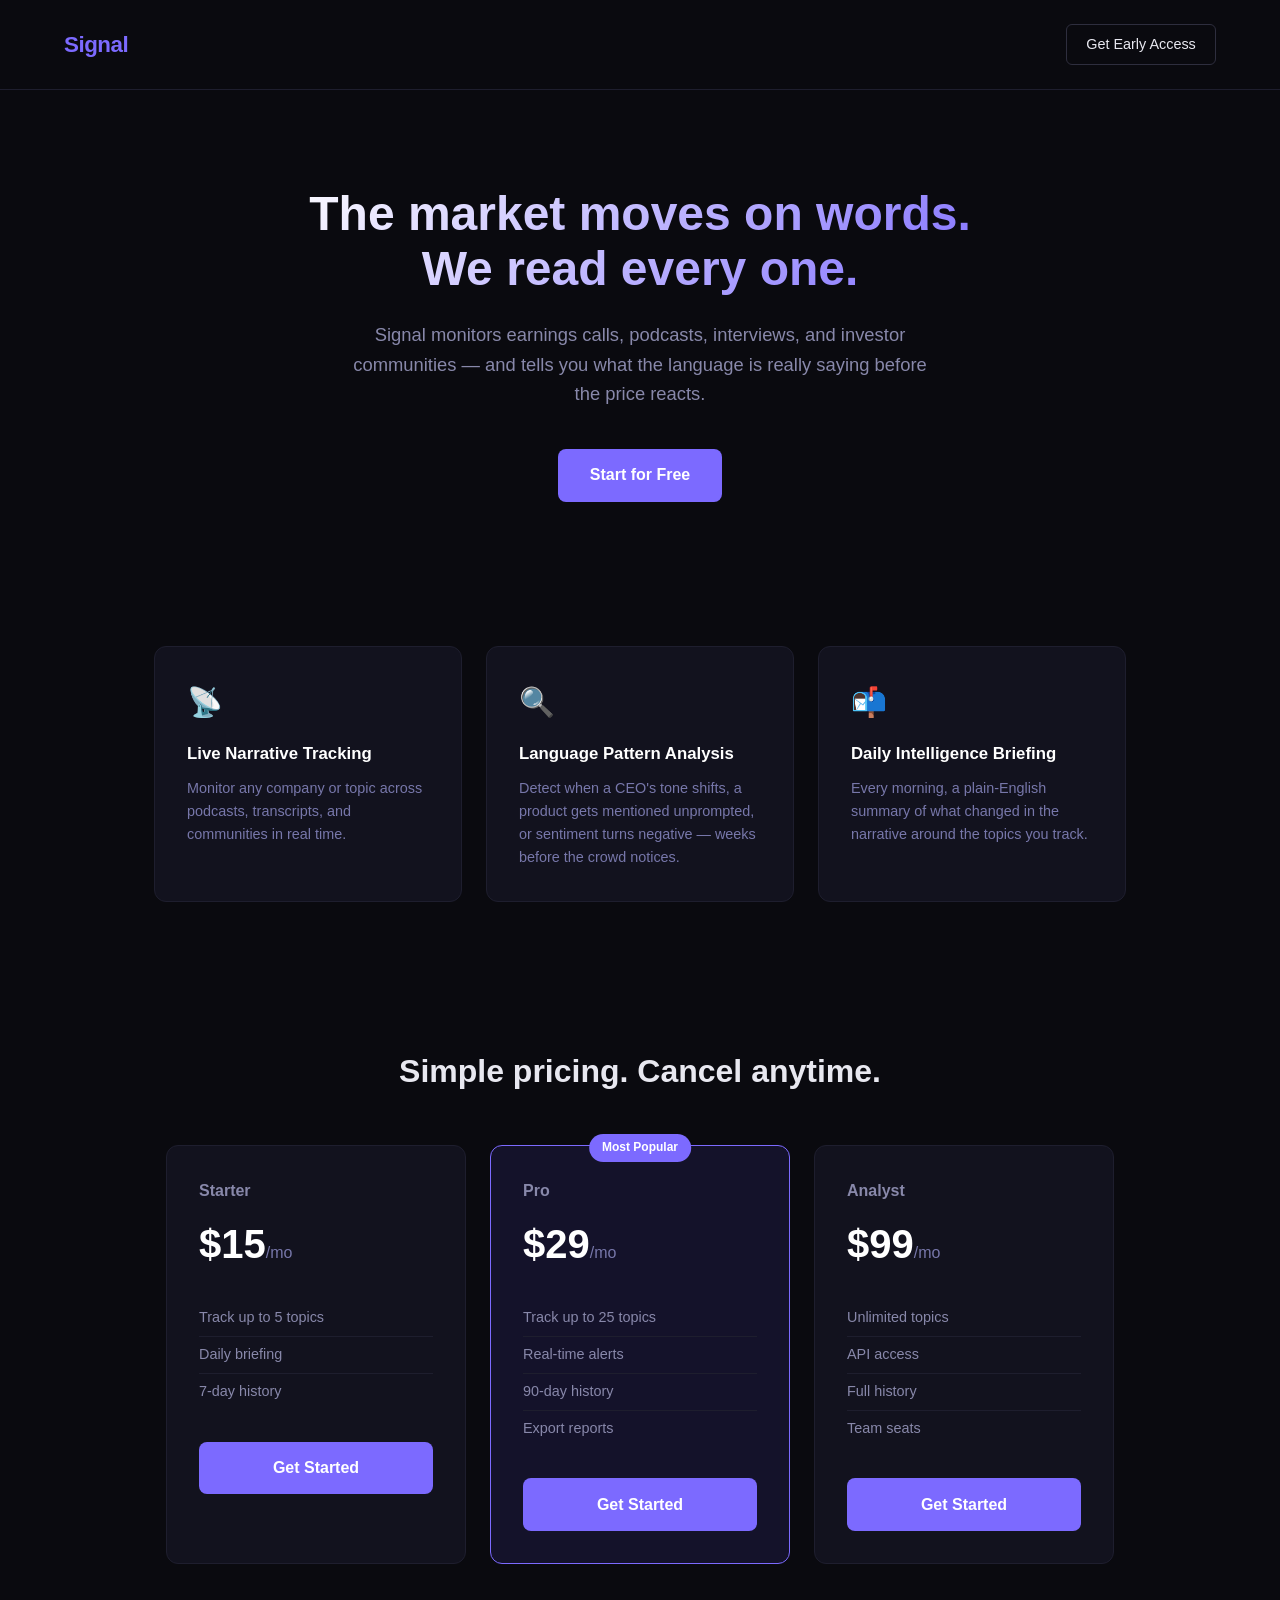
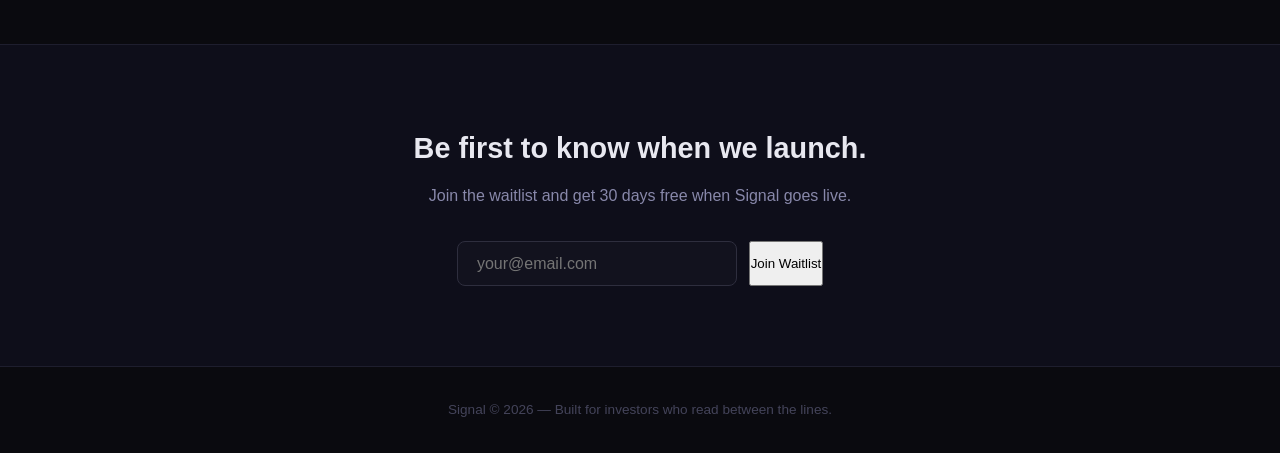
==== index.html @ ac6a452f "first commit" ====
<!DOCTYPE html>
<html lang="en">
  <head>
    <meta charset="UTF-8" />
    <meta name="viewport" content="width=device-width, initial-scale=1.0" />
    <title>Signal — Narrative Intelligence</title>
    <link rel="stylesheet" href="style.css" />
  </head>
  <body>

    <nav>
      <div class="logo">Signal</div>
      <a href="#" class="btn-nav">Get Early Access</a>
    </nav>

    <header>
      <h1>The market moves on words.<br/>We read every one.</h1>
      <p>Signal monitors earnings calls, podcasts, interviews, and investor communities — and tells you what the language is really saying before the price reacts.</p>
      <a href="#" class="btn-primary">Start for Free</a>
    </header>

    <section class="features">
      <div class="feature-card">
        <span class="icon">📡</span>
        <h3>Live Narrative Tracking</h3>
        <p>Monitor any company or topic across podcasts, transcripts, and communities in real time.</p>
      </div>
      <div class="feature-card">
        <span class="icon">🔍</span>
        <h3>Language Pattern Analysis</h3>
        <p>Detect when a CEO's tone shifts, a product gets mentioned unprompted, or sentiment turns negative — weeks before the crowd notices.</p>
      </div>
      <div class="feature-card">
        <span class="icon">📬</span>
        <h3>Daily Intelligence Briefing</h3>
        <p>Every morning, a plain-English summary of what changed in the narrative around the topics you track.</p>
      </div>
    </section>

    <section class="pricing">
      <h2>Simple pricing. Cancel anytime.</h2>
      <div class="pricing-cards">
        <div class="pricing-card">
          <h3>Starter</h3>
          <div class="price">$15<span>/mo</span></div>
          <ul>
            <li>Track up to 5 topics</li>
            <li>Daily briefing</li>
            <li>7-day history</li>
          </ul>
          <a href="#" class="btn-primary">Get Started</a>
        </div>
        <div class="pricing-card featured">
          <div class="badge">Most Popular</div>
          <h3>Pro</h3>
          <div class="price">$29<span>/mo</span></div>
          <ul>
            <li>Track up to 25 topics</li>
            <li>Real-time alerts</li>
            <li>90-day history</li>
            <li>Export reports</li>
          </ul>
          <a href="#" class="btn-primary">Get Started</a>
        </div>
        <div class="pricing-card">
          <h3>Analyst</h3>
          <div class="price">$99<span>/mo</span></div>
          <ul>
            <li>Unlimited topics</li>
            <li>API access</li>
            <li>Full history</li>
            <li>Team seats</li>
          </ul>
          <a href="#" class="btn-primary">Get Started</a>
        </div>
      </div>
    </section>

    <section class="waitlist">
  <h2>Be first to know when we launch.</h2>
  <p>Join the waitlist and get 30 days free when Signal goes live.</p>
  <div class="waitlist-form">
    <input type="email" id="email-input" placeholder="your@email.com" />
    <button id="join-btn">Join Waitlist</button>
  </div>
  <p id="confirm-message" class="hidden">You're on the list. We'll be in touch.</p>
</section>

    <footer>
      <p>Signal &copy; 2026 — Built for investors who read between the lines.</p>
    </footer>

    <script src="script.js"></script>
  </body>
</html>
---- style.css ----
* {
  margin: 0;
  padding: 0;
  box-sizing: border-box;
}

body {
  font-family: -apple-system, BlinkMacSystemFont, 'Segoe UI', sans-serif;
  background: #0a0a0f;
  color: #e8e8f0;
  line-height: 1.6;
}

/* NAV */
nav {
  display: flex;
  justify-content: space-between;
  align-items: center;
  padding: 1.5rem 4rem;
  border-bottom: 1px solid #1e1e2e;
}

.logo {
  font-size: 1.4rem;
  font-weight: 700;
  color: #7c6aff;
  letter-spacing: -0.5px;
}

.btn-nav {
  text-decoration: none;
  color: #e8e8f0;
  border: 1px solid #2e2e3e;
  padding: 0.5rem 1.2rem;
  border-radius: 6px;
  font-size: 0.9rem;
  transition: border-color 0.2s;
}

.btn-nav:hover {
  border-color: #7c6aff;
}

/* HERO */
header {
  text-align: center;
  padding: 6rem 2rem 5rem;
  max-width: 800px;
  margin: 0 auto;
}

header h1 {
  font-size: 3rem;
  font-weight: 800;
  line-height: 1.15;
  margin-bottom: 1.5rem;
  background: linear-gradient(135deg, #ffffff 0%, #7c6aff 100%);
  -webkit-background-clip: text;
  -webkit-text-fill-color: transparent;
  background-clip: text;
}

header p {
  font-size: 1.15rem;
  color: #8888aa;
  max-width: 580px;
  margin: 0 auto 2.5rem;
}

.btn-primary {
  display: inline-block;
  text-decoration: none;
  background: #7c6aff;
  color: #fff;
  padding: 0.85rem 2rem;
  border-radius: 8px;
  font-weight: 600;
  font-size: 1rem;
  transition: background 0.2s, transform 0.1s;
}

.btn-primary:hover {
  background: #6a58e6;
  transform: translateY(-1px);
}

/* FEATURES */
.features {
  display: flex;
  gap: 1.5rem;
  padding: 4rem;
  max-width: 1100px;
  margin: 0 auto;
}

.feature-card {
  flex: 1;
  background: #12121e;
  border: 1px solid #1e1e2e;
  border-radius: 12px;
  padding: 2rem;
  transition: border-color 0.2s;
}

.feature-card:hover {
  border-color: #7c6aff;
}

.feature-card .icon {
  font-size: 1.8rem;
  display: block;
  margin-bottom: 1rem;
}

.feature-card h3 {
  font-size: 1.05rem;
  font-weight: 700;
  margin-bottom: 0.6rem;
  color: #ffffff;
}

.feature-card p {
  font-size: 0.9rem;
  color: #7777aa;
}

/* PRICING */
.pricing {
  padding: 5rem 4rem;
  text-align: center;
  max-width: 1100px;
  margin: 0 auto;
}

.pricing h2 {
  font-size: 2rem;
  font-weight: 700;
  margin-bottom: 3rem;
}

.pricing-cards {
  display: flex;
  gap: 1.5rem;
  justify-content: center;
}

.pricing-card {
  flex: 1;
  max-width: 300px;
  background: #12121e;
  border: 1px solid #1e1e2e;
  border-radius: 12px;
  padding: 2rem;
  text-align: left;
  position: relative;
}

.pricing-card.featured {
  border-color: #7c6aff;
  background: #14122a;
}

.badge {
  position: absolute;
  top: -12px;
  left: 50%;
  transform: translateX(-50%);
  background: #7c6aff;
  color: #fff;
  font-size: 0.75rem;
  font-weight: 700;
  padding: 0.25rem 0.8rem;
  border-radius: 20px;
  white-space: nowrap;
}

.pricing-card h3 {
  font-size: 1rem;
  font-weight: 600;
  color: #8888aa;
  margin-bottom: 0.5rem;
}

.price {
  font-size: 2.5rem;
  font-weight: 800;
  color: #ffffff;
  margin-bottom: 1.5rem;
}

.price span {
  font-size: 1rem;
  font-weight: 400;
  color: #7777aa;
}

.pricing-card ul {
  list-style: none;
  margin-bottom: 2rem;
}

.pricing-card ul li {
  font-size: 0.9rem;
  color: #8888aa;
  padding: 0.4rem 0;
  border-bottom: 1px solid #1e1e2e;
}

.pricing-card ul li:last-child {
  border-bottom: none;
}

.pricing-card .btn-primary {
  width: 100%;
  text-align: center;
}

/* WAITLIST */
.waitlist {
  text-align: center;
  padding: 5rem 2rem;
  background: #0e0e1a;
  border-top: 1px solid #1e1e2e;
}

.waitlist h2 {
  font-size: 1.8rem;
  font-weight: 700;
  margin-bottom: 0.75rem;
}

.waitlist p {
  color: #8888aa;
  margin-bottom: 2rem;
}

.waitlist-form {
  display: flex;
  justify-content: center;
  gap: 0.75rem;
  flex-wrap: wrap;
}

.waitlist-form input {
  padding: 0.8rem 1.2rem;
  border-radius: 8px;
  border: 1px solid #2e2e3e;
  background: #12121e;
  color: #e8e8f0;
  font-size: 1rem;
  width: 280px;
}

.waitlist-form input:focus {
  outline: none;
  border-color: #7c6aff;
}

.hidden {
  display: none;
}

.confirm {
  color: #7c6aff;
  font-weight: 600;
  margin-top: 1rem;
}

/* FOOTER */
footer {
  text-align: center;
  padding: 2rem;
  border-top: 1px solid #1e1e2e;
  color: #44445a;
  font-size: 0.85rem;
}
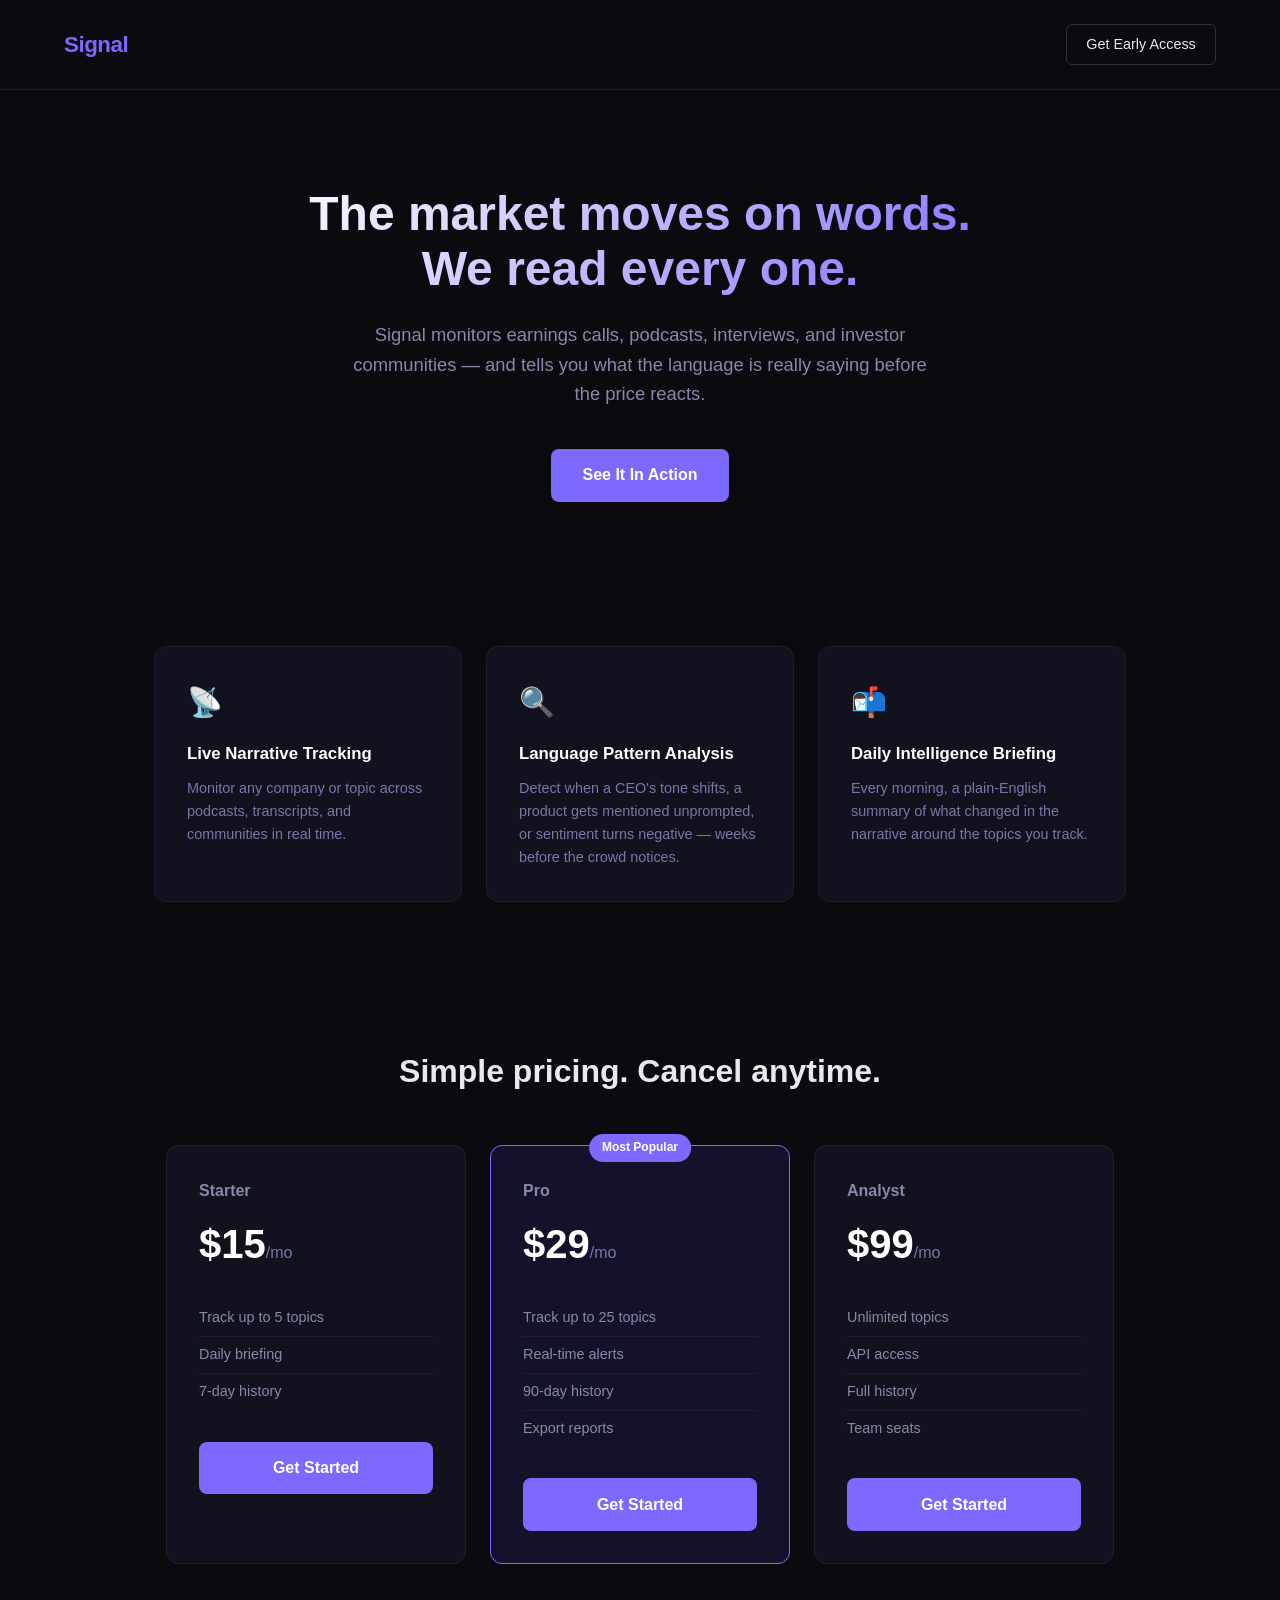
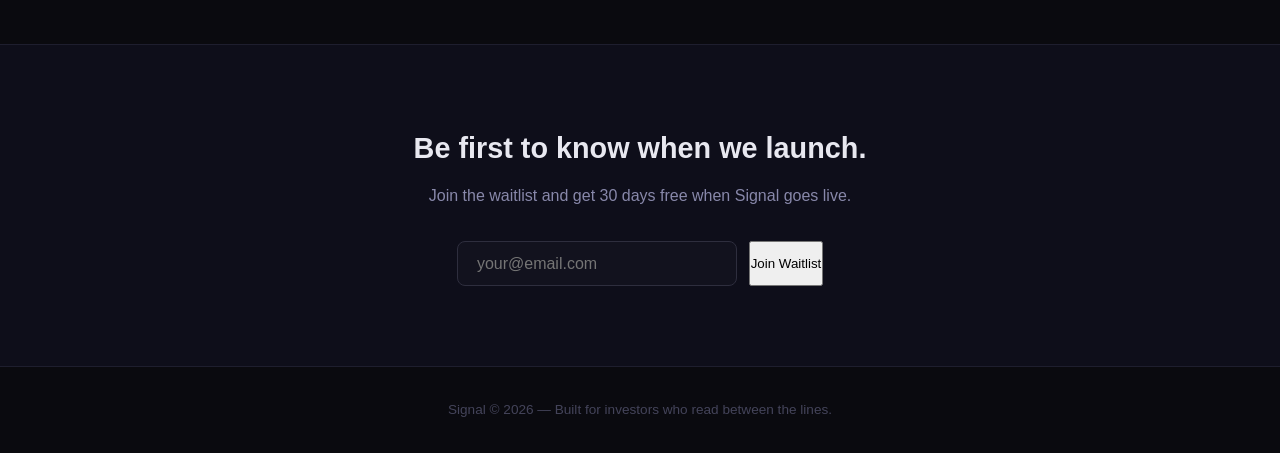
==== commit 8d6f93ad: "link landing page to dashboard" ====
--- a/index.html
+++ b/index.html
@@ -16,7 +16,7 @@
     <header>
       <h1>The market moves on words.<br/>We read every one.</h1>
       <p>Signal monitors earnings calls, podcasts, interviews, and investor communities — and tells you what the language is really saying before the price reacts.</p>
-      <a href="#" class="btn-primary">Start for Free</a>
+      <a href="dashboard.html" class="btn-primary">See It In Action</a>
     </header>
 
     <section class="features">
@@ -79,10 +79,10 @@
     <section class="waitlist">
   <h2>Be first to know when we launch.</h2>
   <p>Join the waitlist and get 30 days free when Signal goes live.</p>
-  <div class="waitlist-form">
-    <input type="email" id="email-input" placeholder="your@email.com" />
-    <button id="join-btn">Join Waitlist</button>
-  </div>
+  <form class="waitlist-form" id="waitlist-form">
+    <input type="email" id="email-input" name="email" placeholder="your@email.com" required />
+    <button id="join-btn" type="submit">Join Waitlist</button>
+  </form>
   <p id="confirm-message" class="hidden">You're on the list. We'll be in touch.</p>
 </section>
 
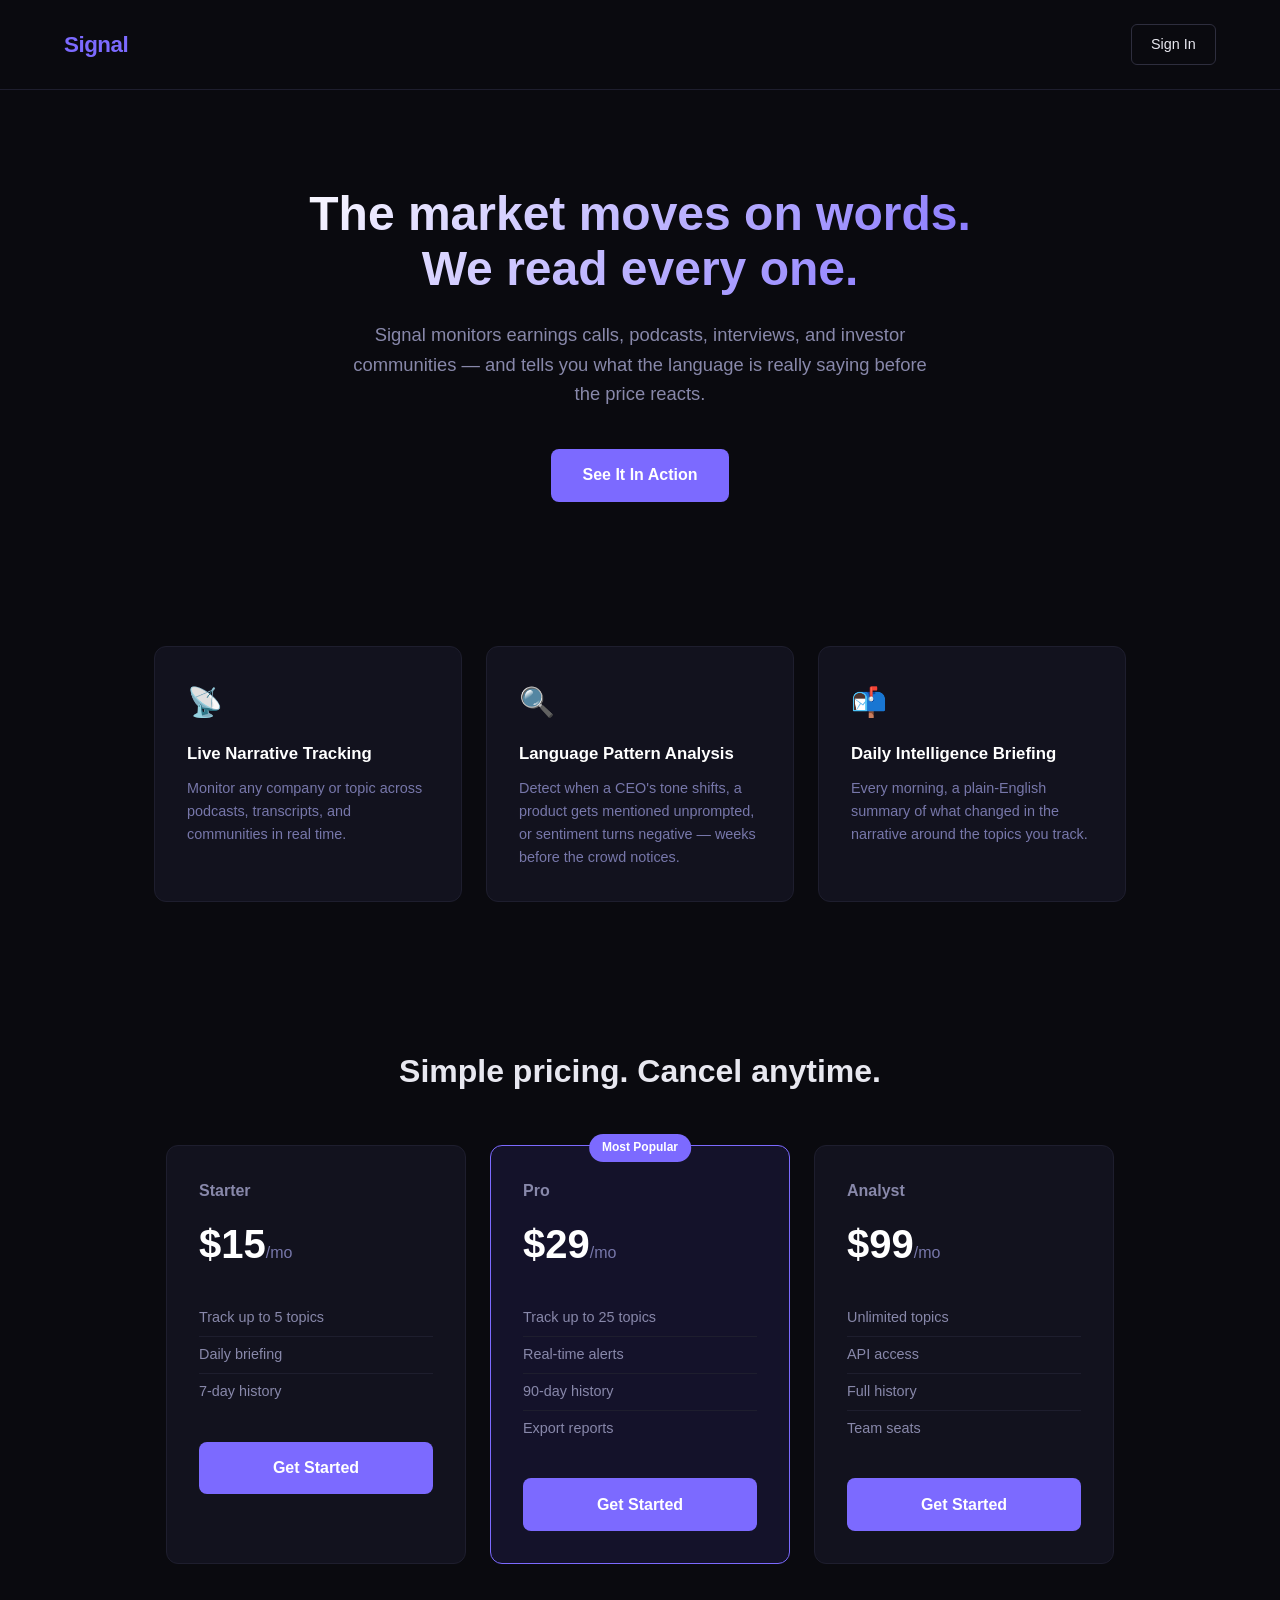
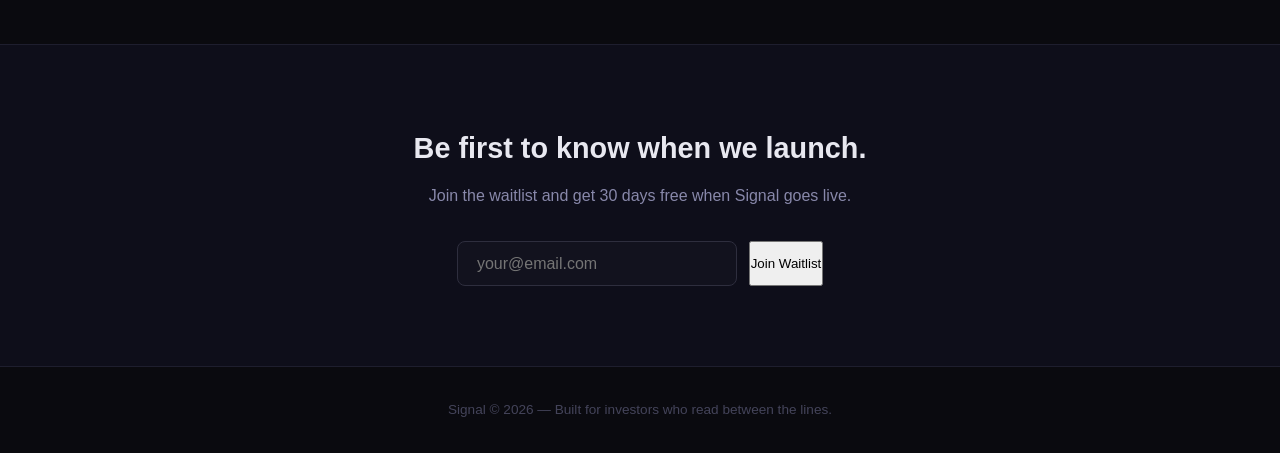
==== commit 70859172: "add login page and auth flow" ====
--- a/index.html
+++ b/index.html
@@ -10,7 +10,7 @@
 
     <nav>
       <div class="logo">Signal</div>
-      <a href="#" class="btn-nav">Get Early Access</a>
+      <a href="login.html" class="btn-nav">Sign In</a>
     </nav>
 
     <header>
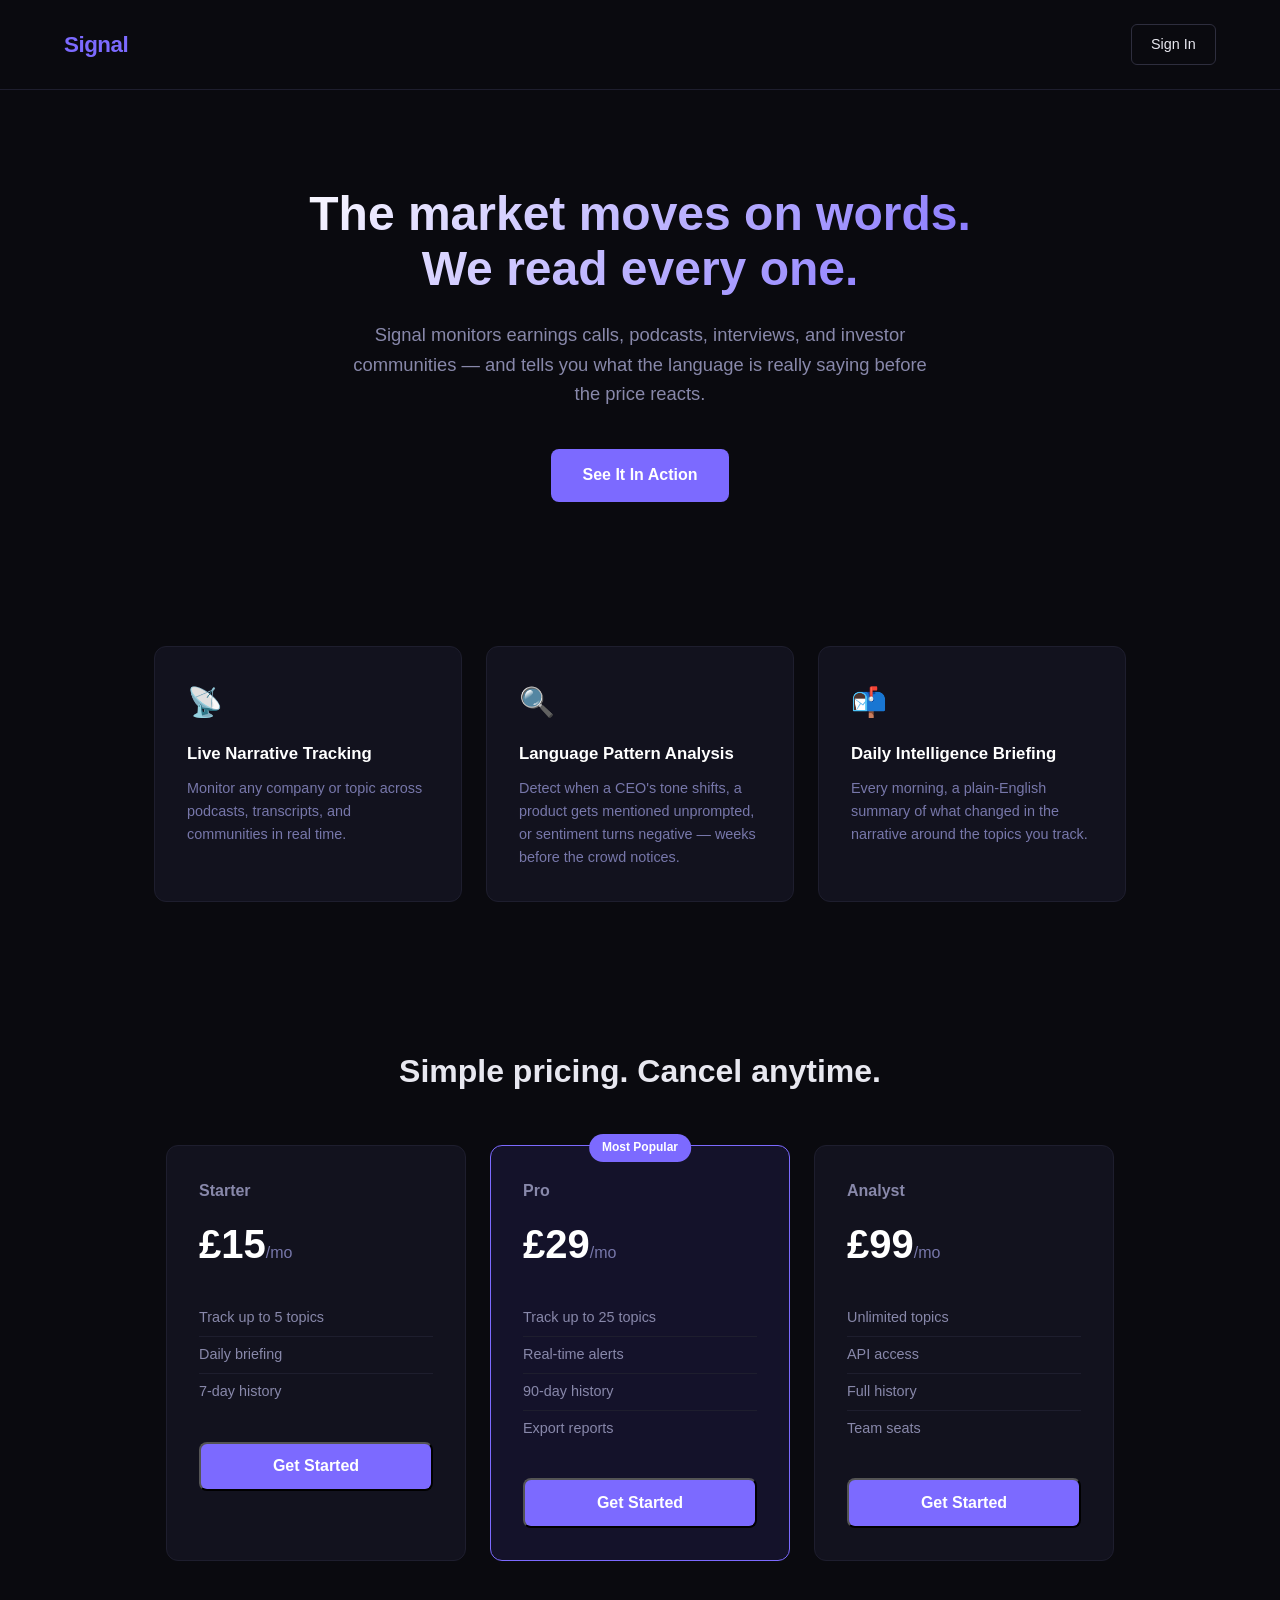
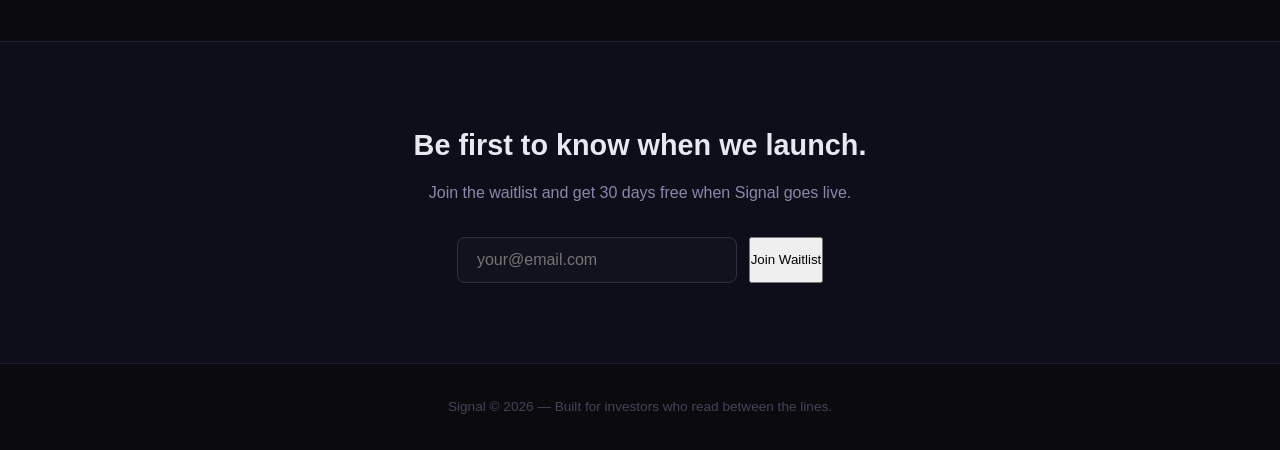
==== commit 3d4fdfa2: "add Stripe checkout flow" ====
--- a/index.html
+++ b/index.html
@@ -42,36 +42,36 @@
       <div class="pricing-cards">
         <div class="pricing-card">
           <h3>Starter</h3>
-          <div class="price">$15<span>/mo</span></div>
+          <div class="price">£15<span>/mo</span></div>
           <ul>
             <li>Track up to 5 topics</li>
             <li>Daily briefing</li>
             <li>7-day history</li>
           </ul>
-          <a href="#" class="btn-primary">Get Started</a>
+          <button class="btn-primary" onclick="checkout('starter')">Get Started</button>
         </div>
         <div class="pricing-card featured">
           <div class="badge">Most Popular</div>
           <h3>Pro</h3>
-          <div class="price">$29<span>/mo</span></div>
+          <div class="price">£29<span>/mo</span></div>
           <ul>
             <li>Track up to 25 topics</li>
             <li>Real-time alerts</li>
             <li>90-day history</li>
             <li>Export reports</li>
           </ul>
-          <a href="#" class="btn-primary">Get Started</a>
+          <button class="btn-primary" onclick="checkout('pro')">Get Started</button>
         </div>
         <div class="pricing-card">
           <h3>Analyst</h3>
-          <div class="price">$99<span>/mo</span></div>
+          <div class="price">£99<span>/mo</span></div>
           <ul>
             <li>Unlimited topics</li>
             <li>API access</li>
             <li>Full history</li>
             <li>Team seats</li>
           </ul>
-          <a href="#" class="btn-primary">Get Started</a>
+          <button class="btn-primary" onclick="checkout('analyst')">Get Started</button>
         </div>
       </div>
     </section>
